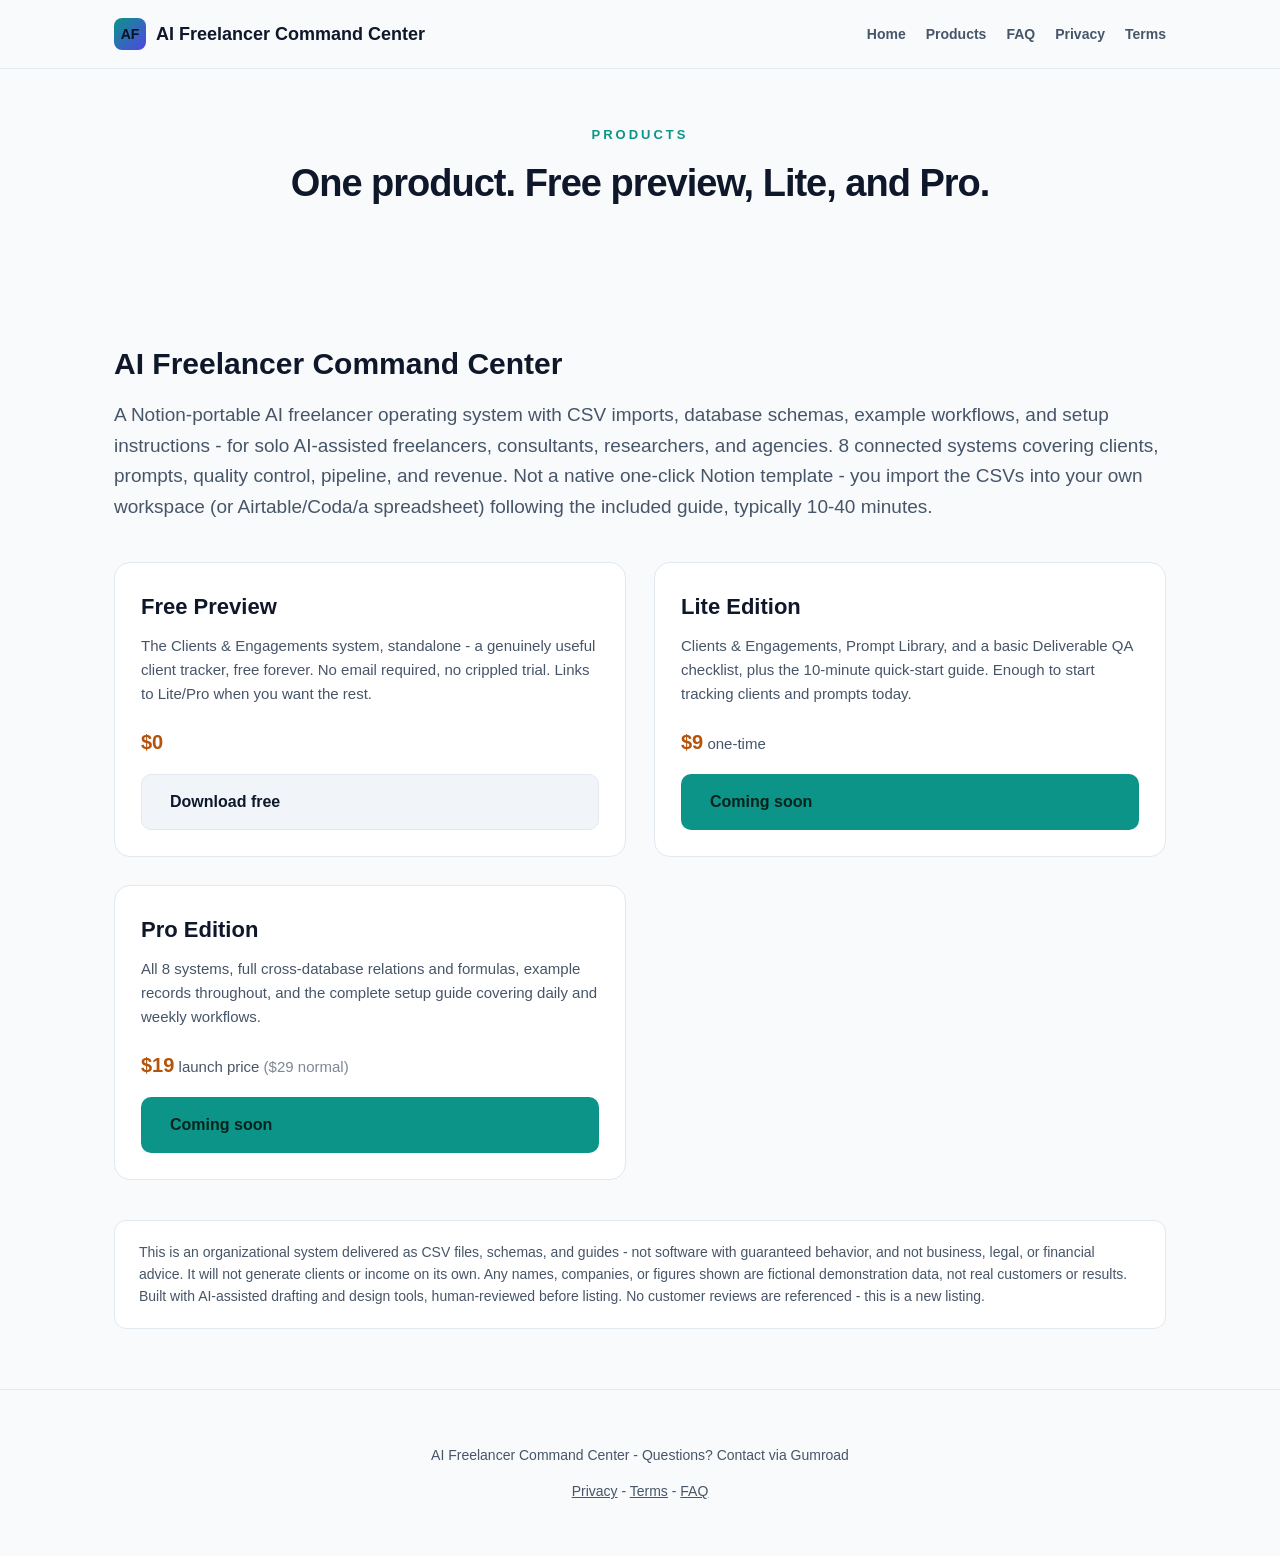
==== products.html @ 1d12527e "Create products.html for AI Freelancer Command Center This HTML file contains the structure and cont" ====
<!DOCTYPE html>
<html lang="en">
<head>
<meta charset="UTF-8">
<meta name="viewport" content="width=device-width, initial-scale=1.0">
<title>Products - AI Freelancer Command Center</title>
<meta name="description" content="AI Freelancer Command Center - Free Preview, Lite, and Pro editions.">
<link rel="stylesheet" href="assets/style.css">
</head>
<body>
<nav>
  <div class="container">
    <a class="brand" href="index.html"><div class="brand-mark">AF</div>AI Freelancer Command Center</a>
    <div class="navlinks">
      <a href="index.html">Home</a>
      <a href="products.html">Products</a>
      <a href="faq.html">FAQ</a>
      <a href="privacy.html">Privacy</a>
      <a href="terms.html">Terms</a>
    </div>
  </div>
</nav>

<header class="hero" style="padding:56px 0 30px;">
  <div class="container">
    <div class="eyebrow">Products</div>
    <h1 style="font-size:38px;">One product. Free preview, Lite, and Pro.</h1>
  </div>
</header>

<section class="section" id="command-center" style="border-top:none;">
  <div class="container">
    <h2>AI Freelancer Command Center</h2>
    <p class="lead">A Notion-portable AI freelancer operating system with CSV imports, database schemas, example workflows, and setup instructions - for solo AI-assisted freelancers, consultants, researchers, and agencies. 8 connected systems covering clients, prompts, quality control, pipeline, and revenue. Not a native one-click Notion template - you import the CSVs into your own workspace (or Airtable/Coda/a spreadsheet) following the included guide, typically 10-40 minutes.</p>
    <div class="products">
      <div class="card" id="free-preview">
        <div class="card-body">
          <h3>Free Preview</h3>
          <p>The Clients &amp; Engagements system, standalone - a genuinely useful client tracker, free forever. No email required, no crippled trial. Links to Lite/Pro when you want the rest.</p>
          <div class="price"><b>$0</b></div>
          <a class="btn btn-secondary" href="https://yasnix.gumroad.com/l/ai-freelancer-command-center-free-preview">Download free</a>
        </div>
      </div>
      <div class="card">
        <div class="card-body">
          <h3>Lite Edition</h3>
          <p>Clients &amp; Engagements, Prompt Library, and a basic Deliverable QA checklist, plus the 10-minute quick-start guide. Enough to start tracking clients and prompts today.</p>
          <div class="price"><b>$9</b> one-time</div>
          <a class="btn btn-primary" href="https://yasnix.gumroad.com/l/ai-freelancer-command-center-lite">Coming soon</a>
        </div>
      </div>
      <div class="card">
        <div class="card-body">
          <h3>Pro Edition</h3>
          <p>All 8 systems, full cross-database relations and formulas, example records throughout, and the complete setup guide covering daily and weekly workflows.</p>
          <div class="price"><b>$19</b> launch price <span style="opacity:.7;">($29 normal)</span></div>
          <a class="btn btn-primary" href="https://yasnix.gumroad.com/l/ai-freelancer-command-center-pro">Coming soon</a>
        </div>
      </div>
    </div>
    <div class="disclosure">This is an organizational system delivered as CSV files, schemas, and guides - not software with guaranteed behavior, and not business, legal, or financial advice. It will not generate clients or income on its own. Any names, companies, or figures shown are fictional demonstration data, not real customers or results. Built with AI-assisted drafting and design tools, human-reviewed before listing. No customer reviews are referenced - this is a new listing.</div>
  </div>
</section>

<footer>
  <div class="container">
    <p>AI Freelancer Command Center - Questions? Contact via Gumroad</p>
    <p><a href="privacy.html">Privacy</a> - <a href="terms.html">Terms</a> - <a href="faq.html">FAQ</a></p>
  </div>
</footer>
</body>
</html>
---- assets/style.css ----
:root{
  --bg:#0b1120;--bg-2:#131b2e;--panel:#1a2438;--panel-2:#212d47;--border:#2c3a58;
  --text:#f1f5f9;--text-dim:#94a3b8;--accent:#5eead4;--accent-2:#818cf8;--accent-warm:#fbbf24;
}
:root[data-theme="light"]{
  --bg:#f8fafc;--bg-2:#eef2f7;--panel:#ffffff;--panel-2:#f1f5f9;--border:#e2e8f0;
  --text:#0f172a;--text-dim:#475569;--accent:#0d9488;--accent-2:#4f46e5;--accent-warm:#b45309;
}
@media (prefers-color-scheme: light){
  :root:not([data-theme="dark"]){
    --bg:#f8fafc;--bg-2:#eef2f7;--panel:#ffffff;--panel-2:#f1f5f9;--border:#e2e8f0;
    --text:#0f172a;--text-dim:#475569;--accent:#0d9488;--accent-2:#4f46e5;--accent-warm:#b45309;
  }
}
*{box-sizing:border-box;}
html,body{margin:0;padding:0;}
body{
  font-family:-apple-system,BlinkMacSystemFont,'Segoe UI',Helvetica,Arial,sans-serif;
  background:var(--bg);color:var(--text);line-height:1.6;
  overflow-x:hidden;
}
img{max-width:100%;}
.container{max-width:1100px;margin:0 auto;padding:0 24px;}
nav{position:sticky;top:0;z-index:10;background:var(--bg);border-bottom:1px solid var(--border);}
nav .container{display:flex;align-items:center;justify-content:space-between;padding:18px 24px;flex-wrap:wrap;gap:12px;}
.brand{display:flex;align-items:center;gap:10px;font-weight:800;font-size:18px;text-decoration:none;color:var(--text);}
.brand-mark{width:32px;height:32px;border-radius:8px;background:linear-gradient(135deg,var(--accent),var(--accent-2));display:flex;align-items:center;justify-content:center;font-weight:900;color:#0b1120;font-size:14px;flex-shrink:0;}
.navlinks{display:flex;gap:20px;flex-wrap:wrap;}
.navlinks a{color:var(--text-dim);text-decoration:none;font-size:14px;font-weight:600;white-space:nowrap;}
.navlinks a:hover{color:var(--text);}
@media (max-width:600px){
  nav .container{padding:14px 16px;}
  .navlinks{gap:14px;width:100%;justify-content:flex-start;}
  .navlinks a{font-size:13px;}
}
.hero{padding:80px 0 60px;text-align:center;}
.eyebrow{text-transform:uppercase;letter-spacing:3px;font-size:13px;color:var(--accent);font-weight:700;margin-bottom:16px;}
h1{font-size:46px;font-weight:900;letter-spacing:-1px;line-height:1.15;margin:0 0 20px;overflow-wrap:break-word;}
.lead{font-size:19px;color:var(--text-dim);max-width:680px;margin:0 auto 32px;}
.btn{display:inline-flex;align-items:center;gap:8px;padding:14px 28px;border-radius:10px;font-weight:700;font-size:16px;text-decoration:none;border:1px solid transparent;}
.btn-primary{background:var(--accent);color:#06231d;}
.btn-secondary{background:var(--panel-2);color:var(--text);border-color:var(--border);}
.btn-row{display:flex;gap:14px;justify-content:center;flex-wrap:wrap;}
.section{padding:60px 0;border-top:1px solid var(--border);}
.section h2{font-size:30px;font-weight:800;margin-bottom:12px;}
.section .lead{margin:0 0 40px;text-align:left;max-width:none;}
.products{display:grid;grid-template-columns:1fr 1fr;gap:28px;}
@media (max-width:800px){.products{grid-template-columns:1fr;}}
.card{background:var(--panel);border:1px solid var(--border);border-radius:16px;overflow:hidden;display:flex;flex-direction:column;}
.card img{width:100%;display:block;border-bottom:1px solid var(--border);}
.card-body{padding:26px;flex:1;display:flex;flex-direction:column;}
.card-body h3{font-size:22px;margin:0 0 10px;}
.card-body p{color:var(--text-dim);font-size:15px;margin:0 0 20px;flex:1;}
.price{font-size:15px;color:var(--text-dim);margin-bottom:16px;}
.price b{color:var(--accent-warm);font-size:20px;}
.feat-grid{display:grid;grid-template-columns:repeat(4,1fr);gap:16px;margin-top:24px;}
@media (max-width:800px){.feat-grid{grid-template-columns:repeat(2,1fr);}}
.feat{background:var(--panel);border:1px solid var(--border);border-radius:12px;padding:18px;}
.feat .n{font-size:12px;font-weight:800;color:var(--accent);letter-spacing:1px;}
.feat h4{font-size:15px;margin:6px 0 6px;}
.feat p{font-size:13px;color:var(--text-dim);margin:0;}
footer{border-top:1px solid var(--border);padding:40px 0;text-align:center;color:var(--text-dim);font-size:14px;}
footer a{color:var(--text-dim);}
.legal h1{font-size:32px;}
.legal h2{font-size:22px;margin-top:36px;}
.legal p,.legal li{color:var(--text-dim);font-size:16px;}
.disclosure{background:var(--panel);border:1px solid var(--border);border-radius:12px;padding:20px 24px;font-size:14px;color:var(--text-dim);margin-top:40px;}
.faq-item{border-bottom:1px solid var(--border);padding:22px 0;}
.faq-item h3{font-size:17px;margin:0 0 8px;}
.faq-item p{color:var(--text-dim);font-size:15px;margin:0;}
@media (max-width:600px){
  h1{font-size:30px;}
  .legal h1{font-size:26px;}
  .lead{font-size:16px;}
  .section h2{font-size:22px;}
  .hero{padding:48px 0 40px;}
}
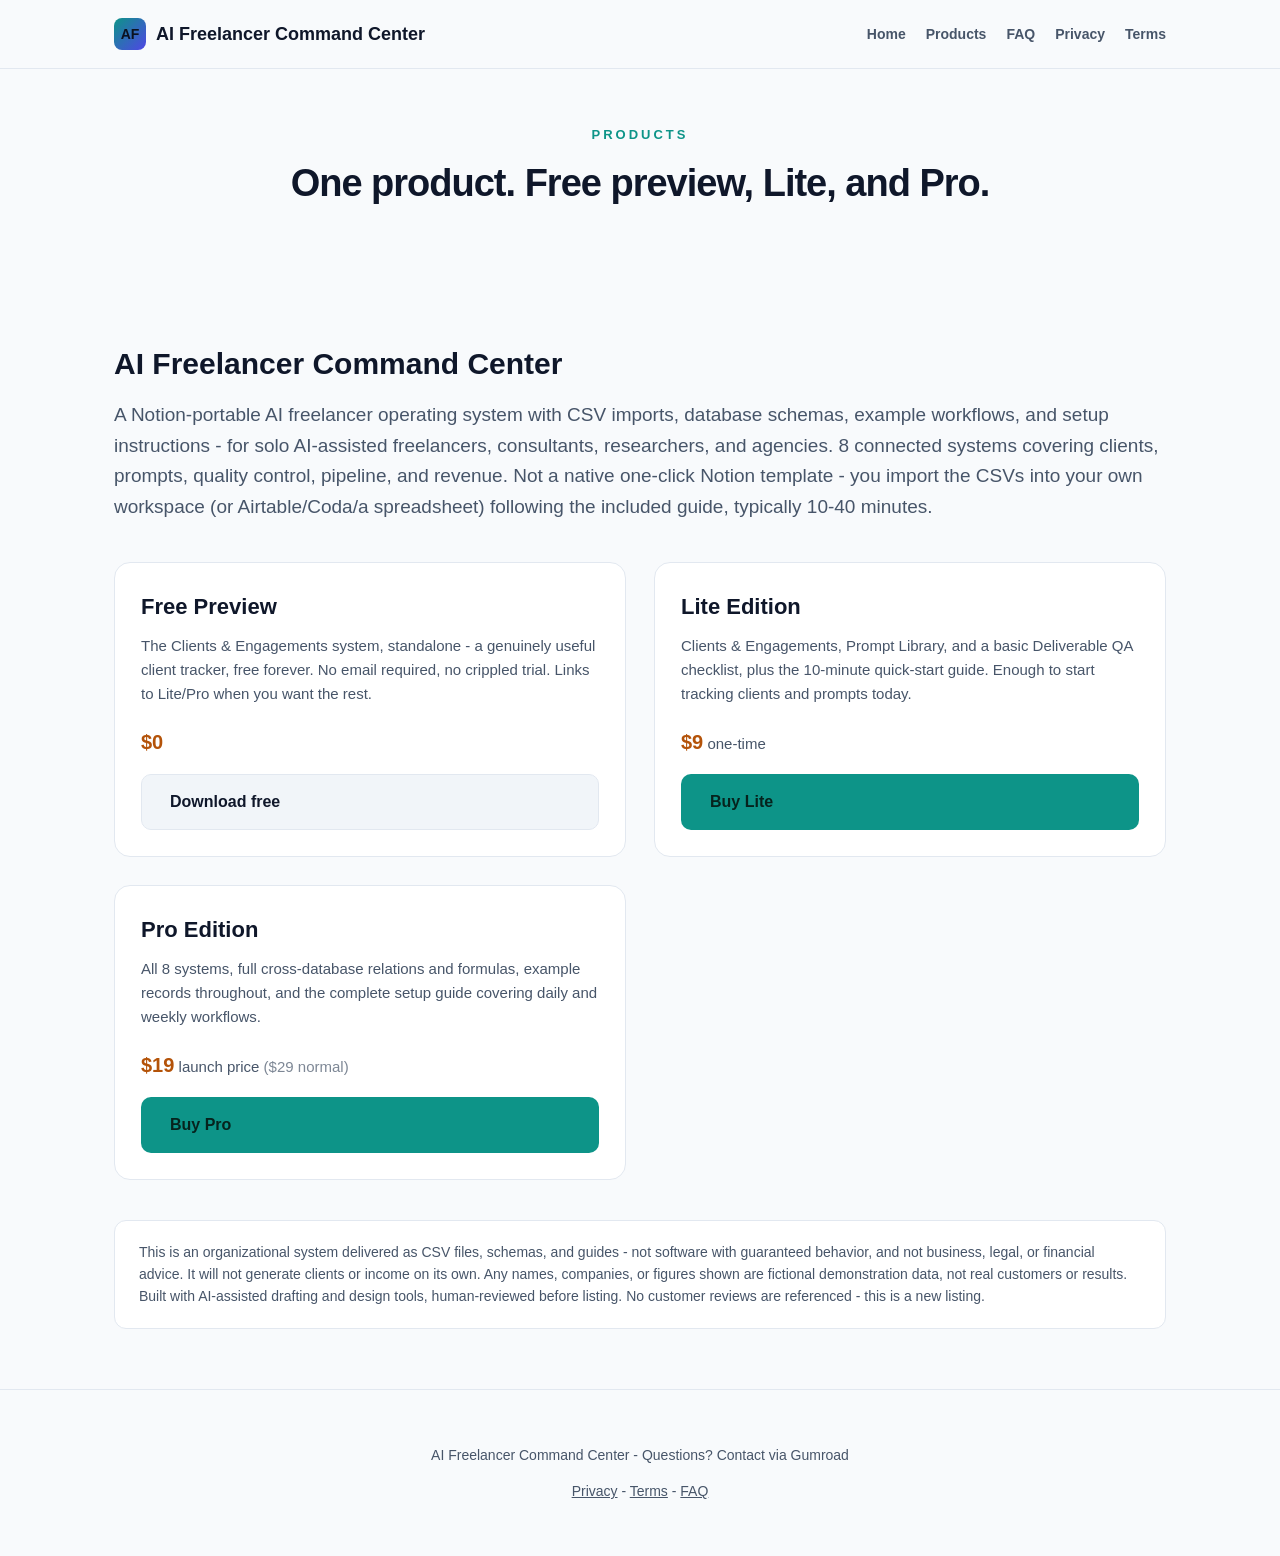
==== commit dc94261d: "Update button text for Lite and Pro editions" ====
--- a/products.html
+++ b/products.html
@@ -46,7 +46,7 @@
           <h3>Lite Edition</h3>
           <p>Clients &amp; Engagements, Prompt Library, and a basic Deliverable QA checklist, plus the 10-minute quick-start guide. Enough to start tracking clients and prompts today.</p>
           <div class="price"><b>$9</b> one-time</div>
-          <a class="btn btn-primary" href="https://yasnix.gumroad.com/l/ai-freelancer-command-center-lite">Coming soon</a>
+          <a class="btn btn-primary" href="https://yasnix.gumroad.com/l/ai-freelancer-command-center-lite">Buy Lite</a>
         </div>
       </div>
       <div class="card">
@@ -54,7 +54,7 @@
           <h3>Pro Edition</h3>
           <p>All 8 systems, full cross-database relations and formulas, example records throughout, and the complete setup guide covering daily and weekly workflows.</p>
           <div class="price"><b>$19</b> launch price <span style="opacity:.7;">($29 normal)</span></div>
-          <a class="btn btn-primary" href="https://yasnix.gumroad.com/l/ai-freelancer-command-center-pro">Coming soon</a>
+          <a class="btn btn-primary" href="https://yasnix.gumroad.com/l/ai-freelancer-command-center-pro">Buy Pro</a>
         </div>
       </div>
     </div>
